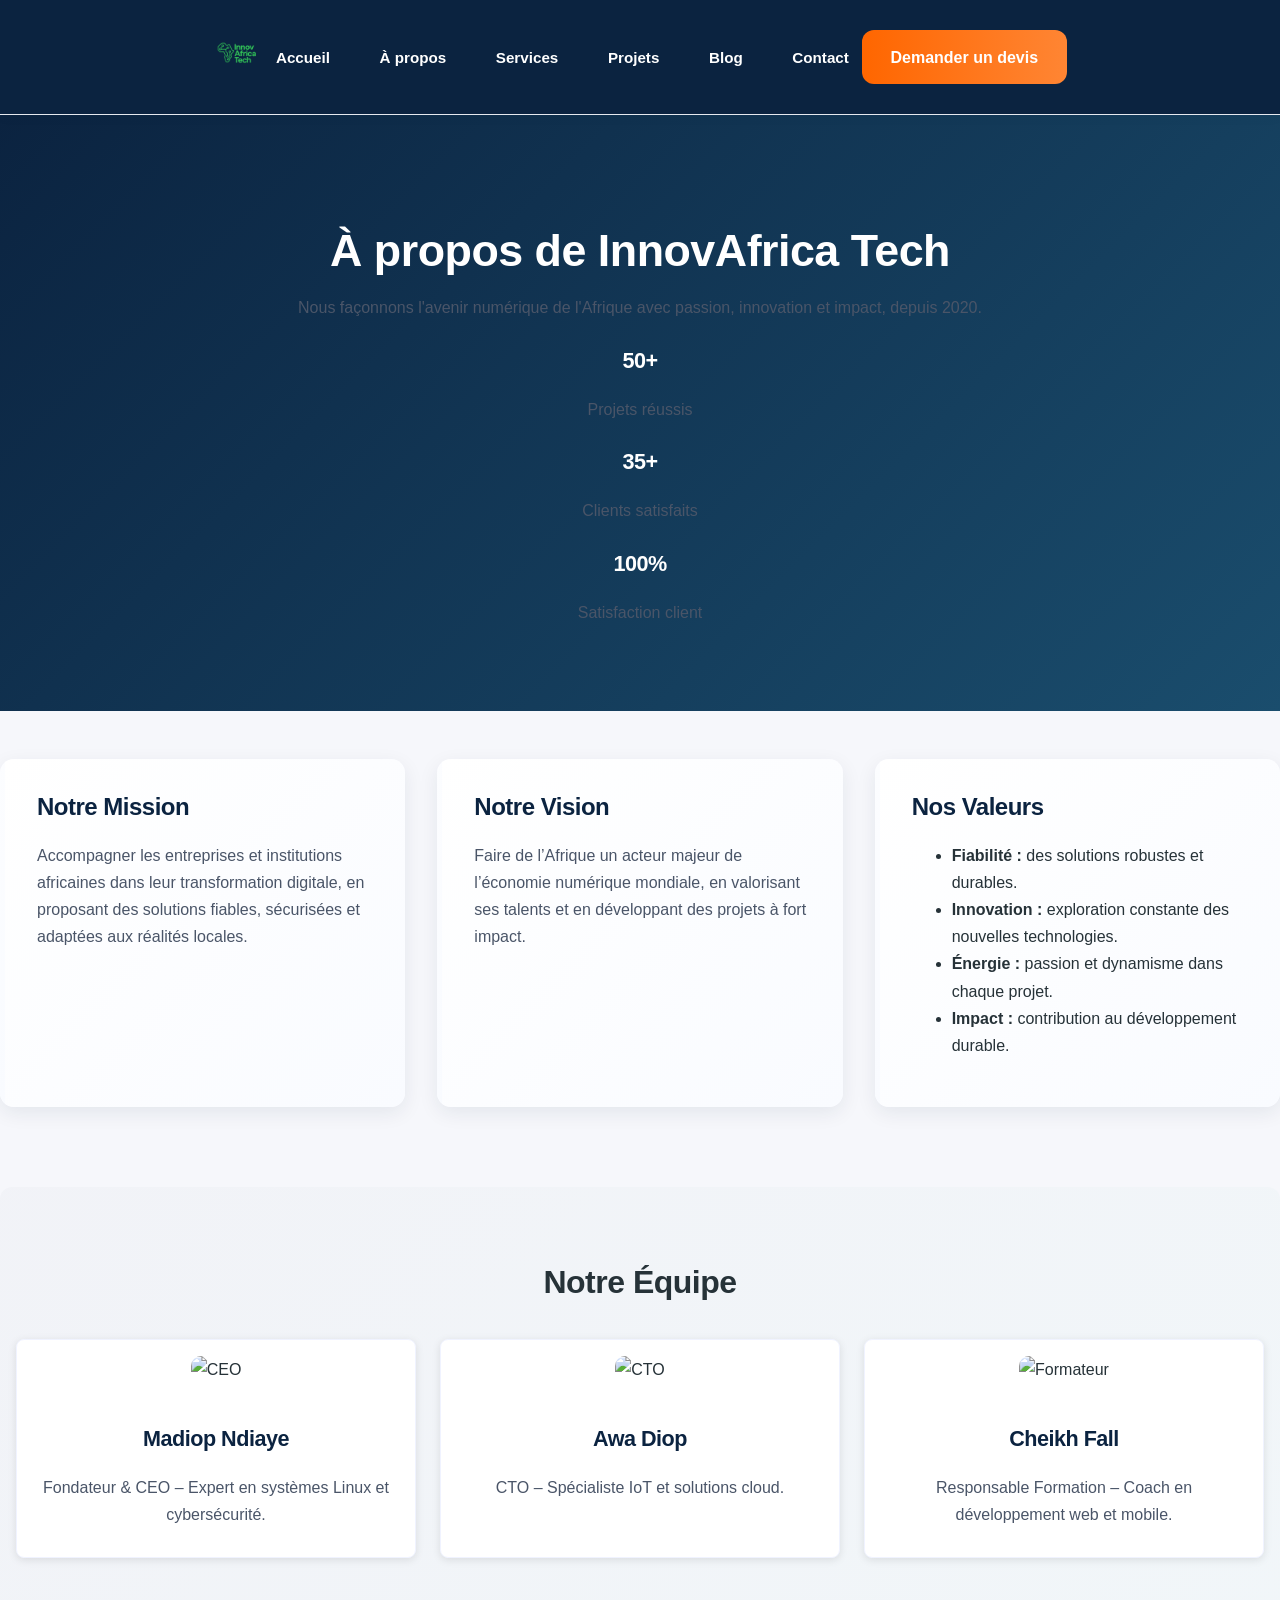
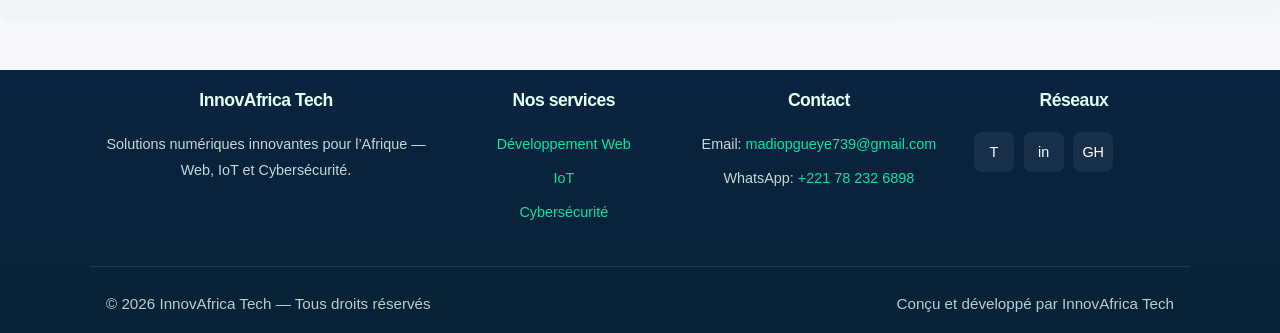
==== apropos.html @ 02b21266 "Add files via upload" ====
<!DOCTYPE html>
<html lang="fr">
<head>
    <meta charset="UTF-8">
    <meta name="viewport" content="width=device-width, initial-scale=1.0">
    <meta name="description" content="InnovAfrica Tech - Solutions numériques innovantes pour l'Afrique">
    <title>InnovAfrica Tech - Web, IoT, Cybersécurité</title>
    <link rel="stylesheet" href="assets/css/style.css">
</head>
<body>
<header>
  <nav class="navbar">
    <div class="inner container">
      <a class="logo" href="index.html">
        <img src="assets/images/logo.png" alt="Logo InnovAfrica Tech">
      </a>

      <ul class="nav-links">
        <li><a href="index.html">Accueil</a></li>
        <li><a href="apropos.html">À propos</a></li>
        <li><a href="services.html">Services</a></li>
        <li><a href="projets.html">Projets</a></li>
        <li><a href="blog.html">Blog</a></li>
        <li><a href="contact.html">Contact</a></li>
      </ul>

      <div class="actions">
        <a href="devis.html" class="btn">Demander un devis</a>
      </div>

      <div class="burger">☰</div>
    </div>
  </nav>
</header>
<main>
<section class="about-hero">
  <div class="container">
    <h1>À propos de InnovAfrica Tech</h1>
    <p>Nous façonnons l'avenir numérique de l'Afrique avec passion, innovation et impact, depuis 2020.</p>
    <div class="hero-stats">
      <div class="stat">
        <h3>50+</h3>
        <p>Projets réussis</p>
      </div>
      <div class="stat">
        <h3>35+</h3>
        <p>Clients satisfaits</p>
      </div>
      <div class="stat">
        <h3>100%</h3>
        <p>Satisfaction client</p>
      </div>
    </div>
  </div>
</section>

<section class="about-section">
  <div class="about-card">
    <h2>Notre Mission</h2>
    <p>Accompagner les entreprises et institutions africaines dans leur transformation digitale, 
    en proposant des solutions fiables, sécurisées et adaptées aux réalités locales.</p>
  </div>

  <div class="about-card">
    <h2>Notre Vision</h2>
    <p>Faire de l’Afrique un acteur majeur de l’économie numérique mondiale, 
    en valorisant ses talents et en développant des projets à fort impact.</p>
  </div>

  <div class="about-card">
    <h2>Nos Valeurs</h2>
    <ul>
      <li><strong>Fiabilité :</strong> des solutions robustes et durables.</li>
      <li><strong>Innovation :</strong> exploration constante des nouvelles technologies.</li>
      <li><strong>Énergie :</strong> passion et dynamisme dans chaque projet.</li>
      <li><strong>Impact :</strong> contribution au développement durable.</li>
    </ul>
  </div>
</section>

<section class="team-section">
  <h2>Notre Équipe</h2>
  <div class="team-grid">
    <div class="team-member">
      <img src="assets/images/team1.jpg" alt="CEO">
      <h3>Madiop Ndiaye</h3>
      <p>Fondateur & CEO – Expert en systèmes Linux et cybersécurité.</p>
    </div>
    <div class="team-member">
      <img src="assets/images/team2.jpg" alt="CTO">
      <h3>Awa Diop</h3>
      <p>CTO – Spécialiste IoT et solutions cloud.</p>
    </div>
    <div class="team-member">
      <img src="assets/images/team3.jpg" alt="Formateur">
      <h3>Cheikh Fall</h3>
      <p>Responsable Formation – Coach en développement web et mobile.</p>
    </div>
  </div>
</section>

</main>
<footer>
  <div class="container">
    <div class="col">
      <h4>InnovAfrica Tech</h4>
      <p>Solutions numériques innovantes pour l’Afrique — Web, IoT et Cybersécurité.</p>
    </div>
    <div class="col">
      <h4>Nos services</h4>
      <p><a href="services.html">Développement Web</a></p>
      <p><a href="services.html">IoT</a></p>
      <p><a href="services.html">Cybersécurité</a></p>
    </div>
    <div class="col">
      <h4>Contact</h4>
      <p>Email: <a href="mailto:madiopgueye739@gmail.com">madiopgueye739@gmail.com</a></p>
      <p>WhatsApp: <a href="https://wa.me/221782326898" target="_blank" rel="noopener noreferrer">+221 78 232 6898</a></p>
    </div>
    <div class="col">
      <h4>Réseaux</h4>
      <div class="socials">
        <a href="#" aria-label="Twitter">T</a>
        <a href="#" aria-label="LinkedIn">in</a>
        <a href="#" aria-label="GitHub">GH</a>
      </div>
    </div>
  </div>
  <div class="container bottom">
    <div class="legal">&copy; 2026 InnovAfrica Tech — Tous droits réservés</div>
    <div class="legal">Conçu et développé par InnovAfrica Tech</div>
  </div>
</footer>
<script src="assets/js/script.js"></script>
<script src="assets/js/ui.js"></script>
</body>
</html>
---- assets/css/style.css ----
/* === Variables === */
:root{
  --bg: #f6f7fb;
  --blue: #0b2340;
  --accent: #ff6600;
  --accent-2: #00c58e;
  --text: #263238;
  --nav-height: 72px;
  --muted: #6b7280;
  --white: #ffffff;
  --card-shadow: 0 6px 20px rgba(11,35,64,0.08);
  --grad-1: linear-gradient(135deg, #0b2340 0%, #1a4d6d 100%);
  --grad-2: linear-gradient(90deg, #ff6600 0%, #ff8533 100%);
  --grad-3: linear-gradient(135deg, #00c58e 0%, #00e6a8 100%);
}

/* === Base reset === */
*{box-sizing:border-box}
html,body{height:100%}
body{
  margin:0;
  font-family: Inter, 'Segoe UI', Arial, sans-serif;
  background:var(--bg);
  color:var(--text);
  -webkit-font-smoothing:antialiased;
  line-height:1.7;
  overflow-x:hidden;
}

h1,h2,h3,h4,h5,h6{font-weight:700;letter-spacing:-0.5px}
h1{font-size:3.2rem;line-height:1.2}
h2{font-size:2rem;line-height:1.3;margin-bottom:1.25rem}
h3{font-size:1.35rem;margin-bottom:0.8rem}
p{margin-bottom:0.8rem;color:#4a5568}
a{color:var(--accent);transition:color .2s ease}
a:hover{color:var(--accent-2)}

/* === Layout helpers === */
.container{max-width:1100px;margin:0 auto;padding:0 1rem}

/* === Navbar === */
.navbar{
  background:var(--white);
  border-bottom:1px solid #e6e9ef;
  position:sticky;top:0;z-index:1000;
  box-shadow:0 2px 12px rgba(0,0,0,0.04);
  animation:slideDown .4s ease;
  padding:0.75rem 0;
}
.navbar .inner{
  display:flex;
  align-items:center;
  justify-content:space-between;
  padding:0.75rem 0;
  flex-wrap:wrap;
}
.logo img{height:48px}
.nav-links{
  list-style:none;
  display:flex;
  gap:1.25rem;
  align-items:center;
  margin:0;
}
.nav-links a{
  color:var(--text);
  text-decoration:none;
  padding:0.6rem 0.8rem;
  border-radius:8px;
  font-weight:600;
  font-size:0.95rem;
  transition:all .25s ease;
  position:relative;
}
.nav-links a::before{
  content:'';
  position:absolute;
  bottom:0;
  left:0;
  width:100%;
  height:2px;
  background:var(--accent);
  transform:scaleX(0);
  transform-origin:right;
  transition:transform .3s ease;
}
.nav-links a:hover::before{
  transform:scaleX(1);
  transform-origin:left;
}
.nav-links a:hover{color:var(--accent)}
.actions{display:flex;gap:0.75rem}
.burger{display:none;font-size:1.6rem;cursor:pointer;color:var(--blue)}

/* Mobile responsive header */
@media (max-width:900px){
  .navbar{
    padding:0.5rem 0;
  }
  .navbar .inner{
    padding:0.5rem 0;
    gap:0.5rem;
  }
  .logo img{height:40px}
  .nav-links{
    display:none;
    position:absolute;
    right:1rem;
    top:calc(var(--nav-height) + 8px);
    background:var(--white);
    flex-direction:column;
    padding:1.2rem;
    border-radius:10px;
    box-shadow:0 8px 32px rgba(0,0,0,0.12);
    gap:0.8rem;
    width:200px;
    list-style:none;
  }
  .nav-links.show{display:flex}
  .nav-links a{
    padding:0.7rem 1rem;
    border-radius:8px;
    transition:all .2s ease;
  }
  .nav-links a:hover{
    background:linear-gradient(135deg, #fff5e6, #e6f8f6);
  }
  .burger{display:block}
  .actions{
    order:3;
    width:100%;
    margin-top:0.5rem;
    justify-content:flex-start;
  }
}

@media (max-width:600px){
  .navbar{
    padding:0.4rem 0;
  }
  .navbar .inner{
    padding:0.4rem 0;
  }
  .logo img{height:36px}
  .nav-links{
    top:calc(var(--nav-height) + 8px);
    right:0.5rem;
    width:180px;
    padding:1rem;
  }
  .nav-links a{
    font-size:0.9rem;
    padding:0.6rem 0.8rem;
  }
  .actions .btn{
    padding:0.7rem 1.3rem;
    font-size:0.9rem;
  }
}


/* Mobile responsive header continues normally */
@media (max-width:900px){
  .nav-links{display:none !important}
  .nav-links.show{display:flex !important}
}

@media (max-width:600px){
  .nav-links{display:none !important}
  .nav-links.show{display:flex !important}
}
.btn{
  background:var(--grad-2);
  color:var(--white);
  padding:0.85rem 1.8rem;
  border-radius:12px;
  text-decoration:none;
  font-weight:700;
  font-size:1rem;
  border:none;
  cursor:pointer;
  display:inline-flex;
  align-items:center;
  gap:0.6rem;
  transition:transform .2s cubic-bezier(0.34, 1.56, 0.64, 1), box-shadow .2s ease, background .2s ease;
  position:relative;
  overflow:hidden;
}
.btn::before{
  content:'';
  position:absolute;
  top:0;
  left:-100%;
  width:100%;
  height:100%;
  background:rgba(255,255,255,0.2);
  transition:left .3s ease;
}
.btn:hover{
  transform:translateY(-3px);
  box-shadow:0 16px 40px rgba(255,102,0,0.3);
}
.btn:hover::before{
  left:100%;
}
.btn.secondary{background:transparent;border:2px solid var(--accent);color:var(--accent)}
.btn.secondary:hover{background:var(--accent);color:var(--white)}
.burger{display:none;font-size:1.6rem;cursor:pointer}

/* === HERO PROFESSIONNEL === */
.hero{
  background:linear-gradient(135deg, rgba(11,35,64,0.95), rgba(26,77,109,0.88)), url('../images/hero-bg.jpg') center/cover no-repeat;
  color:var(--white);
  padding:8.5rem 0;
  position:relative;
  overflow:hidden;
  min-height:600px;
  display:flex;
  align-items:center;
}
.hero::before{
  content:'';
  position:absolute;
  top:-40%;
  right:-20%;
  width:700px;
  height:700px;
  background:radial-gradient(circle, rgba(255,102,0,0.08), transparent);
  border-radius:50%;
  pointer-events:none;
  animation:float 25s ease-in-out infinite;
}
.hero::after{
  content:'';
  position:absolute;
  bottom:-30%;
  left:-10%;
  width:600px;
  height:600px;
  background:radial-gradient(circle, rgba(0,197,142,0.06), transparent);
  border-radius:50%;
  pointer-events:none;
  animation:float 30s ease-in-out infinite reverse;
}
@keyframes float{
  0%, 100%{transform:translateY(0px)}
  50%{transform:translateY(30px)}
}
.hero .inner{
  text-align:left;
  position:relative;
  z-index:2;
  max-width:650px;
}
.hero h1{
  font-size:3.8rem;
  margin:0 0 1.2rem;
  font-weight:900;
  text-shadow:0 8px 24px rgba(0,0,0,0.4);
  letter-spacing:-1.5px;
  line-height:1.15;
}
.hero p{
  font-size:1.3rem;
  color:rgba(255,255,255,0.92);
  margin-bottom:2rem;
  max-width:550px;
  line-height:1.8;
}

/* Hero animated text */
.hero h1, .hero p, .hero .btn{opacity:0;transform:translateY(18px);transition:opacity .6s ease, transform .6s ease}
.hero .in-view{opacity:1;transform:translateY(0)}

/* Link underline animation */
.nav-links a{position:relative}
.nav-links a::after{content:'';position:absolute;left:0;right:0;bottom:-6px;height:2px;background:var(--accent);transform:scaleX(0);transform-origin:left;transition:transform .28s ease}
.nav-links a:hover::after{transform:scaleX(1)}

/* Button micro interactions */
.btn{display:inline-flex;align-items:center;gap:0.5rem;transition:transform .18s ease, box-shadow .18s ease}
.btn:active{transform:translateY(1px) scale(.995)}

/* Decorative accent for sections */
.section-title{position:relative}
.section-title::after{content:'';display:block;width:56px;height:4px;background:linear-gradient(90deg,var(--accent),var(--accent-2));border-radius:4px;margin:8px auto 0}

/* === Sections === */
main{padding:0}
.home-services, .home-projects, .home-blog, .services-list{padding:5rem 0;position:relative}
.home-services{background:linear-gradient(180deg, #ffffff 0%, #f6f7fb 100%)}
.home-projects{background:linear-gradient(180deg, #f6f7fb 0%, #ffffff 100%)}
.home-blog{background:linear-gradient(180deg, #ffffff 0%, #f6f7fb 100%)}
.section-title{
  font-size:2.6rem;
  color:var(--blue);
  margin-bottom:0.8rem;
  text-align:center;
  font-weight:900;
  position:relative;
  letter-spacing:-0.8px;
}
.section-title::after{
  content:'';
  display:block;
  width:80px;
  height:6px;
  background:var(--grad-2);
  border-radius:4px;
  margin:1rem auto 0;
}
.grid{display:grid;gap:1.5rem}
.services-grid{grid-template-columns:repeat(auto-fit,minmax(240px,1fr));gap:1.5rem}
.projects-grid{grid-template-columns:repeat(auto-fit,minmax(260px,1fr));gap:1.5rem}
.blog-grid{grid-template-columns:repeat(auto-fit,minmax(280px,1fr));gap:1.5rem}

/* Responsive grids - Ensure mobile adaptation */
@media (max-width: 991px) {
  .services-grid{grid-template-columns:repeat(auto-fit,minmax(220px,1fr));gap:1rem}
  .projects-grid{grid-template-columns:repeat(auto-fit,minmax(240px,1fr));gap:1rem}
  .blog-grid{grid-template-columns:repeat(auto-fit,minmax(260px,1fr));gap:1rem}
}

@media (max-width: 767px) {
  .services-grid{grid-template-columns:repeat(2,1fr);gap:1rem}
  .projects-grid{grid-template-columns:repeat(2,1fr);gap:1rem}
  .blog-grid{grid-template-columns:1fr}
}

@media (max-width: 575px) {
  .services-grid, .projects-grid, .blog-grid{grid-template-columns:1fr;gap:0.75rem}
}

.service-card h3, .project-card h3, .blog-post h3{
  color:var(--blue);
  font-size:1.45rem;
  margin:0.5rem 0 1rem;
  font-weight:800;
  letter-spacing:-0.3px;
}
.service-card p, .project-card p, .blog-post p{
  color:#555;
  line-height:1.8;
  font-size:0.98rem;
}

.card, .service-card, .project-card, .blog-post{
  background:var(--white);
  padding:2rem;
  border-radius:14px;
  box-shadow:0 4px 24px rgba(11,35,64,0.06);
  border:1px solid #f0f3ff;
  transition:transform .3s cubic-bezier(0.34, 1.56, 0.64, 1), box-shadow .3s ease, border-color .3s ease;
  position:relative;
}
.card:hover, .service-card:hover, .project-card:hover, .blog-post:hover{
  transform:translateY(-12px);
  box-shadow:0 24px 64px rgba(11,35,64,0.18);
  border-color:var(--accent-2);
}
.project-card img{width:100%;height:180px;object-fit:cover;border-radius:10px;margin-bottom:1rem}
.blog-post a{color:var(--accent);font-weight:600;display:inline-flex;align-items:center;gap:0.5rem;transition:all .2s ease}
.blog-post a:hover{gap:0.8rem;color:var(--accent-2)}

/* === Forms === */
.form-section{
  max-width:720px;
  margin:3rem auto;
  padding:2.5rem;
  border-radius:16px;
  background:linear-gradient(135deg, #ffffff, #f9fbff);
  box-shadow:0 10px 40px rgba(11,35,64,0.1);
  border:1px solid #e6f3ff;
  animation:fadeInUp .7s ease;
  position:relative
}
.form-section::before{
  content:'';
  position:absolute;
  top:0;
  left:0;
  right:0;
  height:3px;
  background:var(--grad-2);
  border-radius:16px 16px 0 0
}
.form-section h2{text-align:center;color:var(--blue)}
.form-row{display:grid;grid-template-columns:1fr;gap:1rem}
label{display:block;font-weight:700;margin-bottom:0.5rem;color:var(--blue);font-size:0.95rem}
input,textarea,select{width:100%;padding:0.95rem;border:2px solid #e6e9ef;border-radius:10px;font-size:1rem;font-family:inherit;background:var(--white);transition:all .3s ease;position:relative}
textarea{min-height:140px;resize:vertical}
input:focus,textarea:focus,select:focus{
  outline:none;
  border-color:var(--accent-2);
  box-shadow:0 0 0 4px rgba(0,197,142,0.1), 0 0 20px rgba(0,197,142,0.2);
  transform:translateY(-2px);
  background:linear-gradient(135deg, #ffffff, rgba(0,197,142,0.02))
}
input::placeholder, textarea::placeholder{color:#bbb;transition:color .3s ease}
input:focus::placeholder, textarea:focus::placeholder{color:#ddd}
label{animation:slideInLeft .4s ease}
label:nth-of-type(1){animation-delay:0.1s}
label:nth-of-type(2){animation-delay:0.2s}
label:nth-of-type(3){animation-delay:0.3s}
label:nth-of-type(4){animation-delay:0.4s}
.form-actions{display:flex;gap:0.75rem;align-items:center;justify-content:flex-start;margin-top:1rem}
.form-message{margin-top:1rem;font-weight:600}
.form-message.success{color:#08633e;background:#e6fff3;padding:1rem;border-radius:10px;border-left:5px solid #00c58e}
.form-message.error{color:#6b0b0b;background:#fff0f0;padding:1rem;border-radius:10px;border-left:5px solid #ff6600}

/* === CTA === */
.cta{
  background:var(--grad-1);
  color:var(--white);
  padding:4rem 2rem;
  border-radius:18px;
  margin:3rem auto;
  text-align:center;
  position:relative;
  overflow:hidden;
  max-width:900px;
  box-shadow:0 20px 60px rgba(11,35,64,0.2);
}
.cta::before{
  content:'';
  position:absolute;
  top:-40%;
  right:-15%;
  width:80%;
  height:80%;
  background:radial-gradient(circle, rgba(255,102,0,0.12), transparent);
  border-radius:50%;
  pointer-events:none;
}
.cta::after{
  content:'';
  position:absolute;
  bottom:-30%;
  left:-10%;
  width:70%;
  height:70%;
  background:radial-gradient(circle, rgba(0,197,142,0.08), transparent);
  border-radius:50%;
  pointer-events:none;
}
.cta h2{
  color:var(--white);
  margin-bottom:1rem;
  position:relative;
  z-index:1;
  font-size:2.2rem;
  font-weight:900;
}
.cta p{
  color:rgba(255,255,255,0.92);
  font-size:1.15rem;
  position:relative;
  z-index:1;
  max-width:600px;
  margin:0 auto 2rem;
}
.cta .btn{
  margin-top:0;
  position:relative;
  z-index:1;
}

/* === Footer === */
/* === Footer === */
footer{background:linear-gradient(180deg,#0b2340 0%, #072236 100%);color:#e9f7f3;padding:3.5rem 0;margin-top:3rem}
footer .container{display:flex;gap:2rem;flex-wrap:wrap;align-items:flex-start;justify-content:space-between}
footer .col{min-width:200px;max-width:320px}
footer h4{color:#e6fff6;margin:0 0 1rem;font-size:1.1rem;font-weight:700}
footer p{color:rgba(233,247,243,0.85);margin:0 0 0.5rem;line-height:1.8}
footer a{color:#00e6a8;text-decoration:none;transition:color .2s ease}
footer a:hover{color:#00ffc0;text-decoration:underline}
footer .socials{display:flex;gap:.6rem;margin-top:1rem}
footer .socials a{display:inline-flex;align-items:center;justify-content:center;width:40px;height:40px;border-radius:8px;background:rgba(255,255,255,0.06);color:var(--white);text-decoration:none;transition:transform .2s ease,background .2s ease}
footer .socials a:hover{transform:translateY(-4px);background:var(--grad-2)}
footer .bottom{border-top:1px solid rgba(255,255,255,0.1);margin-top:2rem;padding-top:1.5rem;display:flex;justify-content:space-between;align-items:center;flex-wrap:wrap}
footer .legal{color:rgba(233,247,243,0.8);font-size:0.95rem}

/* Back to top button */
.back-to-top{position:fixed;right:20px;bottom:20px;width:48px;height:48px;border-radius:10px;background:var(--grad-2);color:white;display:flex;align-items:center;justify-content:center;font-size:1.25rem;box-shadow:0 8px 28px rgba(11,35,64,0.22);cursor:pointer;z-index:1200;opacity:0;transform:translateY(12px) scale(.98);transition:opacity .32s ease,transform .32s ease;border:none}
.back-to-top.show{opacity:1;transform:translateY(0) scale(1)}
.back-to-top:hover{box-shadow:0 12px 38px rgba(255,102,0,0.3);transform:translateY(-3px) scale(1.05)}
.back-to-top:active{transform:translateY(1px) scale(.98)}

/* About & Team sections */
.about-hero{background:var(--grad-1);color:var(--white);padding:4.5rem 0;text-align:center;position:relative;overflow:hidden}
.about-hero h1{font-size:2.8rem;margin-bottom:1rem;font-weight:800}
.about-section{padding:3rem 0;display:grid;gap:2rem;grid-template-columns:repeat(auto-fit, minmax(300px, 1fr))}
.about-card{background:var(--white);padding:2rem;border-radius:14px;border-left:5px solid var(--accent);box-shadow:var(--card-shadow);transition:all .3s ease}
.about-card:hover{transform:translateY(-8px);box-shadow:0 16px 48px rgba(11,35,64,0.15)}
.about-card h2{color:var(--blue);font-size:1.5rem;margin-top:0}
.team-section{padding:3rem 0;text-align:center;background:linear-gradient(135deg, rgba(11,35,64,0.02), rgba(0,197,142,0.02));border-radius:12px;margin:2rem 0}
.team-section h2{animation:fadeInUp .6s ease}
.team-grid{grid-template-columns:repeat(auto-fit, minmax(240px, 1fr));gap:2rem}
.team-member{background:var(--white);padding:1.5rem;border-radius:14px;box-shadow:var(--card-shadow);transition:all .3s ease;border:1px solid #f0f3ff}
.team-member:hover{transform:translateY(-8px);box-shadow:0 16px 48px rgba(11,35,64,0.15)}
.team-member img{width:100%;height:200px;object-fit:cover;border-radius:10px;margin-bottom:1rem}
.team-member h3{color:var(--blue)}

/* Footer small screens */
@media(max-width:700px){
  footer .container{flex-direction:column;gap:1rem}
  footer .bottom{flex-direction:column;gap:.6rem}
  .hero h1{font-size:2.2rem}
  .section-title{font-size:1.8rem}
}

/* === Utility === */
.text-center{text-align:center}

/* Key benefits grid */
.key-benefits {padding: 3rem 0}
.benefits-grid {
  display: grid;
  grid-template-columns: repeat(auto-fit, minmax(220px, 1fr));
  gap: 1.5rem;
  margin-top: 2rem;
}
.benefit-item {
  padding: 2rem 1.5rem;
  background: var(--white);
  border-radius: 12px;
  text-align: center;
  box-shadow: 0 4px 16px rgba(11,35,64,0.06);
  transition: transform .3s ease, box-shadow .3s ease;
}
.benefit-item:hover {
  transform: translateY(-8px);
  box-shadow: 0 12px 32px rgba(11,35,64,0.12);
}
.benefit-icon {
  width: 60px;
  height: 60px;
  background: var(--grad-2);
  border-radius: 12px;
  display: flex;
  align-items: center;
  justify-content: center;
  margin: 0 auto 1rem;
  font-size: 1.8rem;
}
.benefit-item h3 {margin-bottom: 0.8rem}
.benefit-item p {font-size: 0.95rem; color: #666}

/* === Responsive === */
@media (max-width:900px){
  .hero .inner{text-align:center}
  .nav-links{display:none;position:absolute;right:1rem;top:70px;background:var(--white);flex-direction:column;padding:1rem;border-radius:8px;box-shadow:var(--card-shadow)}
  .nav-links.show{display:flex}
  .burger{display:block}
  h1{font-size:2.4rem}
  .hero h1{font-size:2rem}
  .section-title{font-size:1.8rem}
  .form-section{padding:1.5rem}
  .benefits-grid{grid-template-columns:repeat(2,1fr);gap:1rem}
}

@media (max-width:600px){
  .hero h1{font-size:1.6rem}
  .hero p{font-size:1rem}
  .project-card img{height:140px}
  .team-member img{height:150px}
  h2{font-size:1.6rem}
  .section-title{font-size:1.5rem}
  footer .container{flex-direction:column;gap:1.5rem}
  .benefits-grid{grid-template-columns:1fr;gap:0.75rem}
}

/* === ANIMATIONS AVANCÉES === */
@keyframes fadeInUp{from{opacity:0;transform:translateY(30px)}to{opacity:1;transform:translateY(0)}}
@keyframes slideInRight{from{opacity:0;transform:translateX(-30px)}to{opacity:1;transform:translateX(0)}}
@keyframes slideInLeft{from{opacity:0;transform:translateX(30px)}to{opacity:1;transform:translateX(0)}}
@keyframes slideDown{from{transform:translateY(-100%)}to{transform:translateY(0)}}
@keyframes pulse{0%,100%{opacity:1}50%{opacity:.7}}

/* Animation helper classes */
.pre-animate{opacity:0;transform:translateY(24px);transition:opacity .6s ease,transform .6s ease}
.in-view{opacity:1;transform:translateY(0)}

/* Card reveal animations */
.service-card, .project-card, .blog-post, .team-member, .about-card{
  animation: fadeInUp .6s ease-out forwards;
  opacity:0
}
.service-card:nth-child(1){animation-delay:0.1s}
.service-card:nth-child(2){animation-delay:0.2s}
.service-card:nth-child(3){animation-delay:0.3s}
.service-card:nth-child(4){animation-delay:0.4s}
.project-card:nth-child(1){animation-delay:0.1s}
.project-card:nth-child(2){animation-delay:0.2s}
.project-card:nth-child(3){animation-delay:0.3s}
.blog-post:nth-child(1){animation-delay:0.15s}
.blog-post:nth-child(2){animation-delay:0.3s}
.blog-post:nth-child(3){animation-delay:0.45s}
.team-member:nth-child(1){animation-delay:0.1s}
.team-member:nth-child(2){animation-delay:0.2s}
.team-member:nth-child(3){animation-delay:0.3s}

/* Enhanced hover animations */
.service-card, .project-card, .blog-post, .team-member, .about-card{
  position:relative;overflow:hidden
}
.service-card::after, .project-card::after, .blog-post::after, .team-member::after, .about-card::after{
  content:'';
  position:absolute;
  top:0;
  left:-100%;
  width:100%;
  height:100%;
  background:linear-gradient(90deg, transparent, rgba(255,255,255,.2), transparent);
  transition:left .5s ease
}
.service-card:hover::after, .project-card:hover::after, .blog-post:hover::after, .team-member:hover::after, .about-card:hover::after{
  left:100%
}

/* subtle floating effect for project images */
.project-card img{transition:transform .6s ease,box-shadow .6s ease}
.project-card:hover img{transform:translateY(-6px) scale(1.02);box-shadow:0 18px 40px rgba(11,35,64,0.08)}

/* Blog card hover effects */
.blog-post:hover{border-color:var(--accent)}
.blog-post h3{transition:color .3s ease}
.blog-post:hover h3{color:var(--accent)}

/* Team member interactive effects */
.team-member img{transition:transform .4s ease, filter .4s ease}
.team-member:hover img{transform:scale(1.08);filter:brightness(1.1)}
.team-member:hover{border-color:var(--accent-2)}

/* About card left border animation */
.about-card{border-left:5px solid transparent;background:linear-gradient(135deg, #ffffff 0%, #f9fbff 100%)}
.about-card:hover{border-left-color:var(--accent);border-left-width:5px}

/* Blog post styles */
.blog-meta {
  display: flex;
  gap: 1rem;
  margin-bottom: 1rem;
  font-size: 0.85rem;
  flex-wrap: wrap;
}
.blog-date {
  color: var(--accent);
  font-weight: 600;
}
.blog-category {
  background: var(--grad-2);
  color: white;
  padding: 0.3rem 0.8rem;
  border-radius: 20px;
  font-weight: 600;
  font-size: 0.8rem;
}
.blog-tags {
  display: flex;
  gap: 0.5rem;
  margin: 1.5rem 0;
  flex-wrap: wrap;
}
.tag {
  background: #f0f3ff;
  color: var(--blue);
  padding: 0.4rem 0.9rem;
  border-radius: 20px;
  font-size: 0.85rem;
  font-weight: 500;
  transition: all .2s ease;
}
.tag:hover {
  background: var(--blue);
  color: white;
}
.read-more {
  display: inline-flex;
  align-items: center;
  gap: 0.5rem;
  color: var(--accent);
  font-weight: 700;
  transition: all .3s ease;
  margin-top: 1.2rem;
  font-size: 1rem;
}
.read-more:hover {
  gap: 0.8rem;
  color: var(--accent-2);
}

/* Newsletter section */
.newsletter-section {
  padding: 4rem 0;
  background: linear-gradient(180deg, #f6f7fb 0%, #ffffff 100%);
}

/* Hero CTA buttons */
.hero-cta {
  display: flex;
  gap: 1.2rem;
  margin-top: 2.2rem;
  flex-wrap: wrap;
}
.hero-cta .btn {
  margin-top: 0;
}

/* Key Benefits Section */
.key-benefits {
  padding: 4.5rem 0;
  background: linear-gradient(135deg, #f6f7fb 0%, #ffffff 100%);
}
.benefits-grid {
  display: grid;
  grid-template-columns: repeat(auto-fit, minmax(250px, 1fr));
  gap: 2rem;
  margin-top: 2.5rem;
}
.benefit-item {
  background: var(--white);
  padding: 2rem;
  border-radius: 14px;
  box-shadow: 0 4px 20px rgba(11,35,64,0.06);
  border: 1px solid #f0f3ff;
  text-align: center;
  transition: all .3s ease;
  animation: fadeInUp .6s ease-out forwards;
  opacity: 0;
}
.benefit-item:nth-child(1) { animation-delay: 0.1s }
.benefit-item:nth-child(2) { animation-delay: 0.2s }
.benefit-item:nth-child(3) { animation-delay: 0.3s }
.benefit-item:nth-child(4) { animation-delay: 0.4s }
.benefit-item:hover {
  transform: translateY(-8px);
  box-shadow: 0 16px 48px rgba(11,35,64,0.12);
  border-color: var(--accent-2);
}
.benefit-icon {
  font-size: 3rem;
  margin-bottom: 1rem;
  display: block;
}
.benefit-item h3 {
  color: var(--blue);
  font-size: 1.3rem;
  margin: 0.8rem 0 0.5rem;
}
.benefit-item p {
  color: #555;
  font-size: 0.95rem;
  line-height: 1.7;
}

/* Service card improvements */
.home-services .container {
  padding: 0 1rem;
}
.service-icon {
  font-size: 2.8rem;
  margin-bottom: 1rem;
  display: block;
}
.service-link {
  display: inline-flex;
  align-items: center;
  gap: 0.5rem;
  color: var(--accent);
  font-weight: 700;
  margin-top: 1rem;
  transition: all .3s ease;
}
.service-link:hover {
  gap: 0.8rem;
  color: var(--accent-2);
}

/* Project card enhancements */
.home-projects .container {
  padding: 0 1rem;
}
.project-content {
  padding: 1.5rem;
}
.project-tags {
  display: flex;
  gap: 0.5rem;
  margin: 1rem 0;
  flex-wrap: wrap;
}
.project-tags span {
  background: var(--grad-2);
  color: white;
  padding: 0.3rem 0.8rem;
  border-radius: 20px;
  font-size: 0.8rem;
  font-weight: 600;
}
.projects-cta {
  text-align: center;
  margin-top: 2.5rem;
}

/* Blog section improvements */
.home-blog .container {
  padding: 0 1rem;
}
.blog-cta {
  text-align: center;
  margin-top: 2.5rem;
}
.newsletter-card {
  background: linear-gradient(135deg, var(--grad-1), var(--grad-2));
  color: white;
  padding: 3.5rem 2rem;
  border-radius: 16px;
  text-align: center;
  box-shadow: 0 20px 60px rgba(11,35,64,0.2);
  max-width: 700px;
  margin: 0 auto;
}
.newsletter-card h2 {
  color: white;
  font-size: 2rem;
  margin-bottom: 0.8rem;
  font-weight: 900;
}
.newsletter-card p {
  color: rgba(255,255,255,0.9);
  max-width: 500px;
  margin: 0 auto 2rem;
  line-height: 1.6;
}
.newsletter-form {
  display: flex;
  gap: 0.8rem;
  max-width: 500px;
  margin: 0 auto 1.5rem;
  flex-wrap: wrap;
  justify-content: center;
}
.newsletter-form input {
  flex: 1;
  min-width: 220px;
  padding: 1rem 1.3rem;
  border: none;
  border-radius: 10px;
  font-size: 1rem;
  font-family: inherit;
}
.newsletter-form button {
  padding: 1rem 2.2rem;
  white-space: nowrap;
}
.newsletter-note {
  font-size: 0.85rem;
  color: rgba(255,255,255,0.8);
  margin: 0;
}


.nav-links {
  display: none;
  flex-direction: column;
  background: var(--blue);
  position: absolute;
  top: 60px;
  right: 0;
  width: 220px;
  padding: 1rem;
  border-radius: 0 0 8px 8px;
}

.nav-links.active {
  display: flex;
}

.burger {
  display: block;
  font-size: 2rem;
  cursor: pointer;
  color: white;
}

/* Hero */
.hero {
  text-align: center;
  padding: 4rem 1rem;
}
.hero h1 {
  font-size: 1.8rem;
}
.hero p {
  font-size: 1rem;
}

/* Sections en colonne */
.services-grid, .projects-grid, .blog-grid, .team-grid {
  display: grid;
  grid-template-columns: 1fr; /* une seule colonne sur mobile */
  gap: 1.5rem;
  padding: 1rem;
}

.service-card, .project-card, .blog-post, .team-member {
  background: white;
  padding: 1rem;
  border-radius: 8px;
  box-shadow: 0 2px 8px rgba(0,0,0,0.1);
}

/* Formulaires */
.form-section {
  margin: 1rem;
  padding: 1rem;
}

/* Footer */
footer {
  text-align: center;
  padding: 1rem;
  font-size: 0.9rem;
}
/* Tablettes (>= 600px) */
@media(min-width: 600px) {
  .services-grid, .projects-grid, .blog-grid, .team-grid {
    grid-template-columns: repeat(2, 1fr);
  }
  .hero h1 { font-size: 2.2rem; }
  .hero p { font-size: 1.1rem; }
}

/* Desktop (>= 992px) */
@media(min-width: 992px) {
  .nav-links {
    display: flex !important;
    flex-direction: row;
    position: static;
    background: none;
    width: auto;
    padding: 0;
  }
  .burger { display: none; }

  .services-grid, .projects-grid, .blog-grid, .team-grid {
    grid-template-columns: repeat(3, 1fr);
  }
  .hero h1 { font-size: 3rem; }
  .hero p { font-size: 1.2rem; }
}

.navbar {
  background: var(--blue);
  color: white;
  padding: 1rem 2rem;
  display: flex;
  justify-content: space-between;
  align-items: center;
}

.nav-links {
  list-style: none;
  display: flex;
  gap: 1.5rem;
}

.nav-links a {
  color: white;
  text-decoration: none;
}

.logo img {
  height: 50px;
  width: auto;
}

/* ===== COMPLETE RESPONSIVITY ===== */

/* Tablet & Medium screens (768px to 991px) */
@media (min-width: 768px) and (max-width: 991px) {
  h1 {font-size: 2.4rem}
  h2 {font-size: 1.6rem}
  .hero h1 {font-size: 2rem}
  .hero p {font-size: 1.1rem}
  .hero {padding: 4rem 1.5rem}
  .section-title {font-size: 2rem}
  .services-grid {grid-template-columns: repeat(2, 1fr)}
  .projects-grid {grid-template-columns: repeat(2, 1fr)}
  .blog-grid {grid-template-columns: 1fr}
  .form-section {padding: 2rem; margin: 2rem auto}
  .home-services, .home-projects, .home-blog {padding: 3rem 0}
  .service-card, .project-card, .blog-post {padding: 1.5rem}
  .cta {padding: 3rem 1.5rem; font-size: 0.95rem}
}

/* Small screens (576px to 767px) */
@media (min-width: 576px) and (max-width: 767px) {
  :root {--nav-height: 56px}
  h1 {font-size: 1.8rem; line-height: 1.3}
  h2 {font-size: 1.35rem}
  h3 {font-size: 1.15rem}
  p {font-size: 0.95rem}
  .hero h1 {font-size: 1.5rem; margin-bottom: 0.8rem}
  .hero p {font-size: 0.9rem; margin-bottom: 1.2rem}
  .hero {padding: 3rem 1rem; min-height: auto}
  .hero-cta {flex-direction: column; gap: 0.8rem}
  .hero-cta .btn {width: 100%; text-align: center}
  .section-title {font-size: 1.6rem; margin-bottom: 1rem}
  .section-title::after {width: 60px; height: 4px; margin: 0.75rem auto 0}
  .services-grid {grid-template-columns: 1fr}
  .projects-grid {grid-template-columns: 1fr}
  .blog-grid {grid-template-columns: 1fr}
  .service-card, .project-card, .blog-post {padding: 1.25rem}
  .service-card h3, .project-card h3, .blog-post h3 {font-size: 1.2rem}
  .home-services, .home-projects, .home-blog {padding: 2.5rem 0}
  .form-section {padding: 1.5rem; margin: 1.5rem 0.5rem}
  input, textarea, select {padding: 0.8rem; font-size: 16px}
  .cta {padding: 2.5rem 1rem; font-size: 0.9rem}
  .cta h2 {font-size: 1.5rem; margin-bottom: 0.8rem}
  .container {padding: 0 1rem}
  .navbar .inner {padding: 0.4rem 0.5rem}
  .logo img {height: 36px}
  .actions {flex-direction: column; width: 100%; gap: 0.5rem}
  .actions .btn {font-size: 0.85rem; padding: 0.6rem 1rem}
}

/* Extra small screens (< 576px) */
@media (max-width: 575px) {
  :root {--nav-height: 50px}
  * {box-sizing: border-box}
  html, body {height: auto}
  h1 {font-size: 1.5rem; line-height: 1.3}
  h2 {font-size: 1.25rem; margin-bottom: 0.8rem}
  h3 {font-size: 1rem; margin-bottom: 0.6rem}
  p {font-size: 0.9rem; margin-bottom: 0.6rem}
  
  /* Navbar mobile */
  .navbar {padding: 0.3rem 0}
  .navbar .inner {padding: 0.35rem 0.5rem; gap: 0.3rem}
  .logo img {height: 32px}
  .nav-links {width: 160px; padding: 0.8rem; top: calc(var(--nav-height) + 4px); right: 0.25rem}
  .nav-links a {padding: 0.5rem 0.6rem; font-size: 0.85rem}
  .actions {order: 3; width: 100%; margin-top: 0.3rem; flex-direction: column}
  .actions .btn {font-size: 0.8rem; padding: 0.5rem 0.8rem; width: 100%}
  .burger {font-size: 1.4rem}
  
  /* Hero section */
  .hero {padding: 2rem 0.75rem; min-height: auto}
  .hero h1 {font-size: 1.3rem; margin: 0 0 0.6rem; font-weight: 800; letter-spacing: -0.5px}
  .hero p {font-size: 0.85rem; margin-bottom: 1rem; line-height: 1.6}
  .hero-cta {flex-direction: column; gap: 0.6rem; margin-top: 1rem}
  .hero-cta .btn {width: 100%; text-align: center; padding: 0.65rem 1rem; font-size: 0.9rem}
  
  /* Sections */
  .home-services, .home-projects, .home-blog, .key-benefits {padding: 2rem 0}
  .section-title {font-size: 1.35rem; margin-bottom: 0.8rem}
  .section-title::after {width: 50px; height: 3px; margin: 0.6rem auto 0}
  .container {padding: 0 0.75rem}
  
  /* Cards */
  .services-grid, .projects-grid, .blog-grid, .benefits-grid {grid-template-columns: 1fr}
  .service-card, .project-card, .blog-post, .benefit-item {padding: 1rem}
  .service-card h3, .project-card h3, .blog-post h3 {font-size: 1.1rem; margin: 0.4rem 0 0.8rem}
  .project-card img {height: 140px}
  .blog-meta {font-size: 0.8rem; margin-bottom: 0.6rem}
  .blog-tags, .project-tags {gap: 0.3rem; margin: 0.8rem 0}
  .tag, .project-tags span {font-size: 0.75rem; padding: 0.25rem 0.6rem}
  
  /* Forms */
  .form-section {padding: 1.25rem; margin: 1.25rem 0.5rem; border-radius: 12px}
  .form-section h2 {font-size: 1.2rem; margin-bottom: 1rem}
  .form-row {gap: 0.8rem}
  label {font-size: 0.9rem; margin-bottom: 0.4rem}
  input, textarea, select {padding: 0.7rem; font-size: 16px; border-radius: 8px}
  textarea {min-height: 100px}
  .form-actions {flex-direction: column; gap: 0.6rem}
  .form-actions .btn {width: 100%; font-size: 0.9rem}
  
  /* CTA section */
  .cta {padding: 2rem 0.75rem; margin: 2rem 0.5rem; border-radius: 12px}
  .cta h2 {font-size: 1.3rem; margin-bottom: 0.8rem}
  .cta p {font-size: 0.9rem; margin-bottom: 1.2rem}
  .cta .btn {width: 100%; font-size: 0.9rem}
  
  /* Footer */
  footer .container {flex-direction: column; gap: 1.25rem}
  footer .col {text-align: center}
  footer .col h4 {font-size: 1rem; margin-bottom: 0.6rem}
  footer .col p {font-size: 0.85rem; margin-bottom: 0.4rem}
  footer .bottom {flex-direction: column; gap: 0.8rem}
  footer .legal {font-size: 0.8rem; text-align: center}
  
  /* Buttons general */
  .btn {padding: 0.6rem 1rem; font-size: 0.9rem}
  .btn.secondary {font-size: 0.9rem}
  
  /* Back to top */
  .back-to-top {width: 44px; height: 44px; font-size: 1.1rem; right: 12px; bottom: 12px}
}

/* Very small phones (< 360px) */
@media (max-width: 359px) {
  h1 {font-size: 1.35rem}
  h2 {font-size: 1.15rem}
  .hero h1 {font-size: 1.2rem}
  .section-title {font-size: 1.2rem}
  .container {padding: 0 0.5rem}
  .navbar .inner {padding: 0.3rem 0.25rem}
  .logo img {height: 28px}
  .nav-links {width: 140px; right: 0.1rem}
  .btn {padding: 0.55rem 0.85rem; font-size: 0.8rem}
  .actions .btn {font-size: 0.75rem}
}
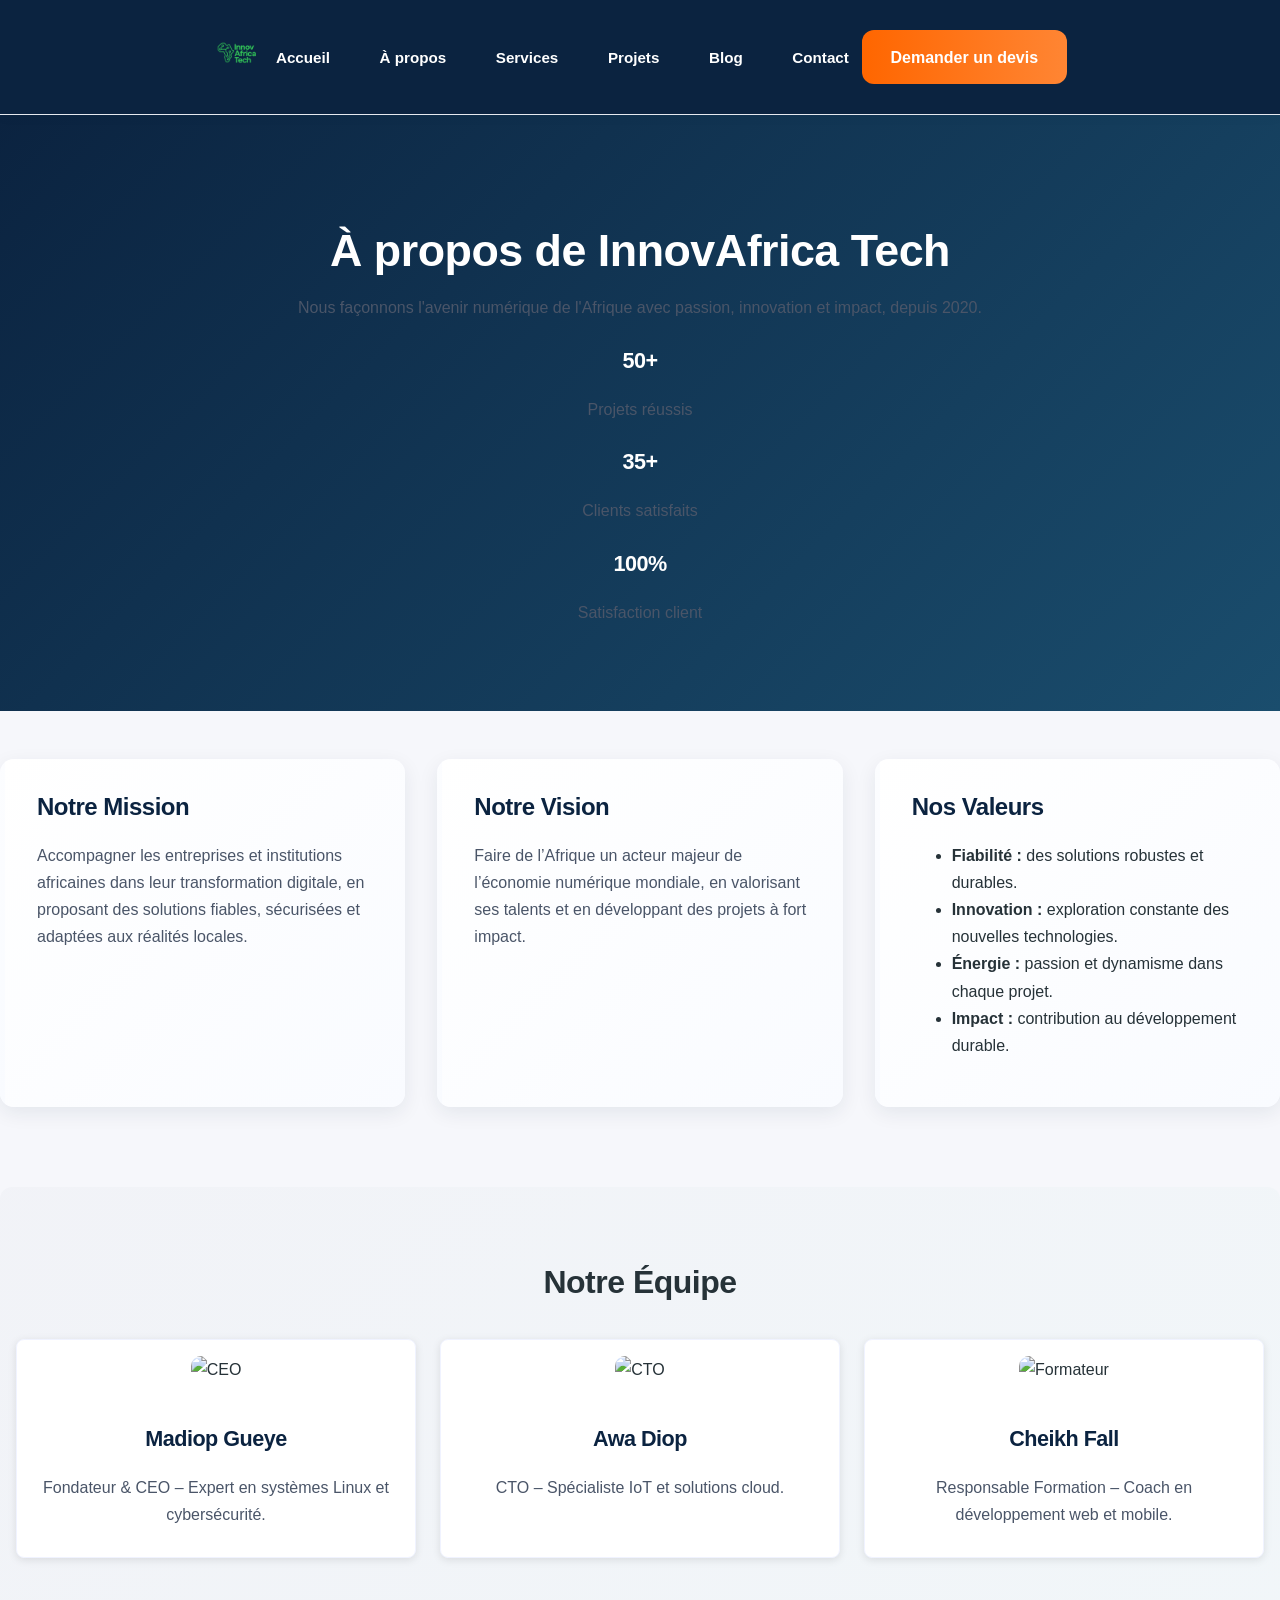
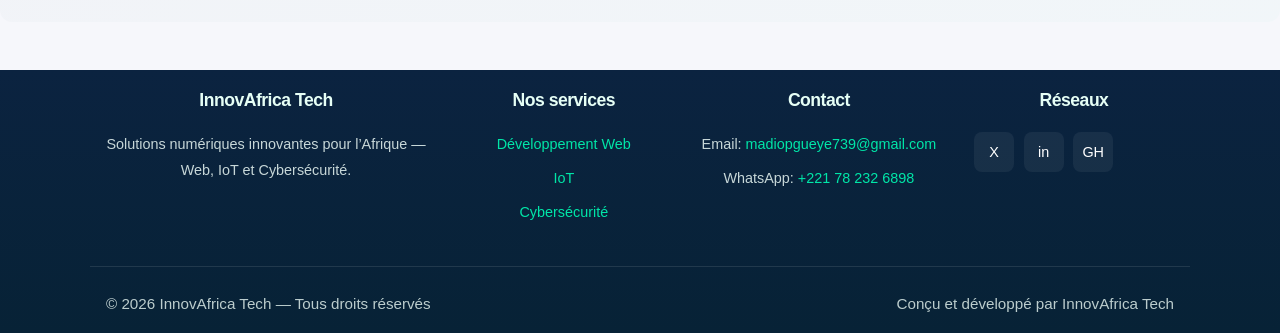
==== commit 1eb47bef: "Update team member name and social links" ====
--- a/apropos.html
+++ b/apropos.html
@@ -83,7 +83,7 @@
   <div class="team-grid">
     <div class="team-member">
       <img src="assets/images/team1.jpg" alt="CEO">
-      <h3>Madiop Ndiaye</h3>
+      <h3>Madiop Gueye</h3>
       <p>Fondateur & CEO – Expert en systèmes Linux et cybersécurité.</p>
     </div>
     <div class="team-member">
@@ -120,9 +120,9 @@
     <div class="col">
       <h4>Réseaux</h4>
       <div class="socials">
-        <a href="#" aria-label="Twitter">T</a>
-        <a href="#" aria-label="LinkedIn">in</a>
-        <a href="#" aria-label="GitHub">GH</a>
+        <a href="https://x.com/guey94446" target="_blank" rel="noopener noreferrer" aria-label="X">X</a>
+        <a href="https://www.linkedin.com/in/madiop-gueye-b58296354" target="_blank" rel="noopener noreferrer" aria-label="LinkedIn">in</a>
+        <a href="https://github.com/Madiopgueye1" target="_blank" rel="noopener noreferrer" aria-label="GitHub">GH</a>
       </div>
     </div>
   </div>
